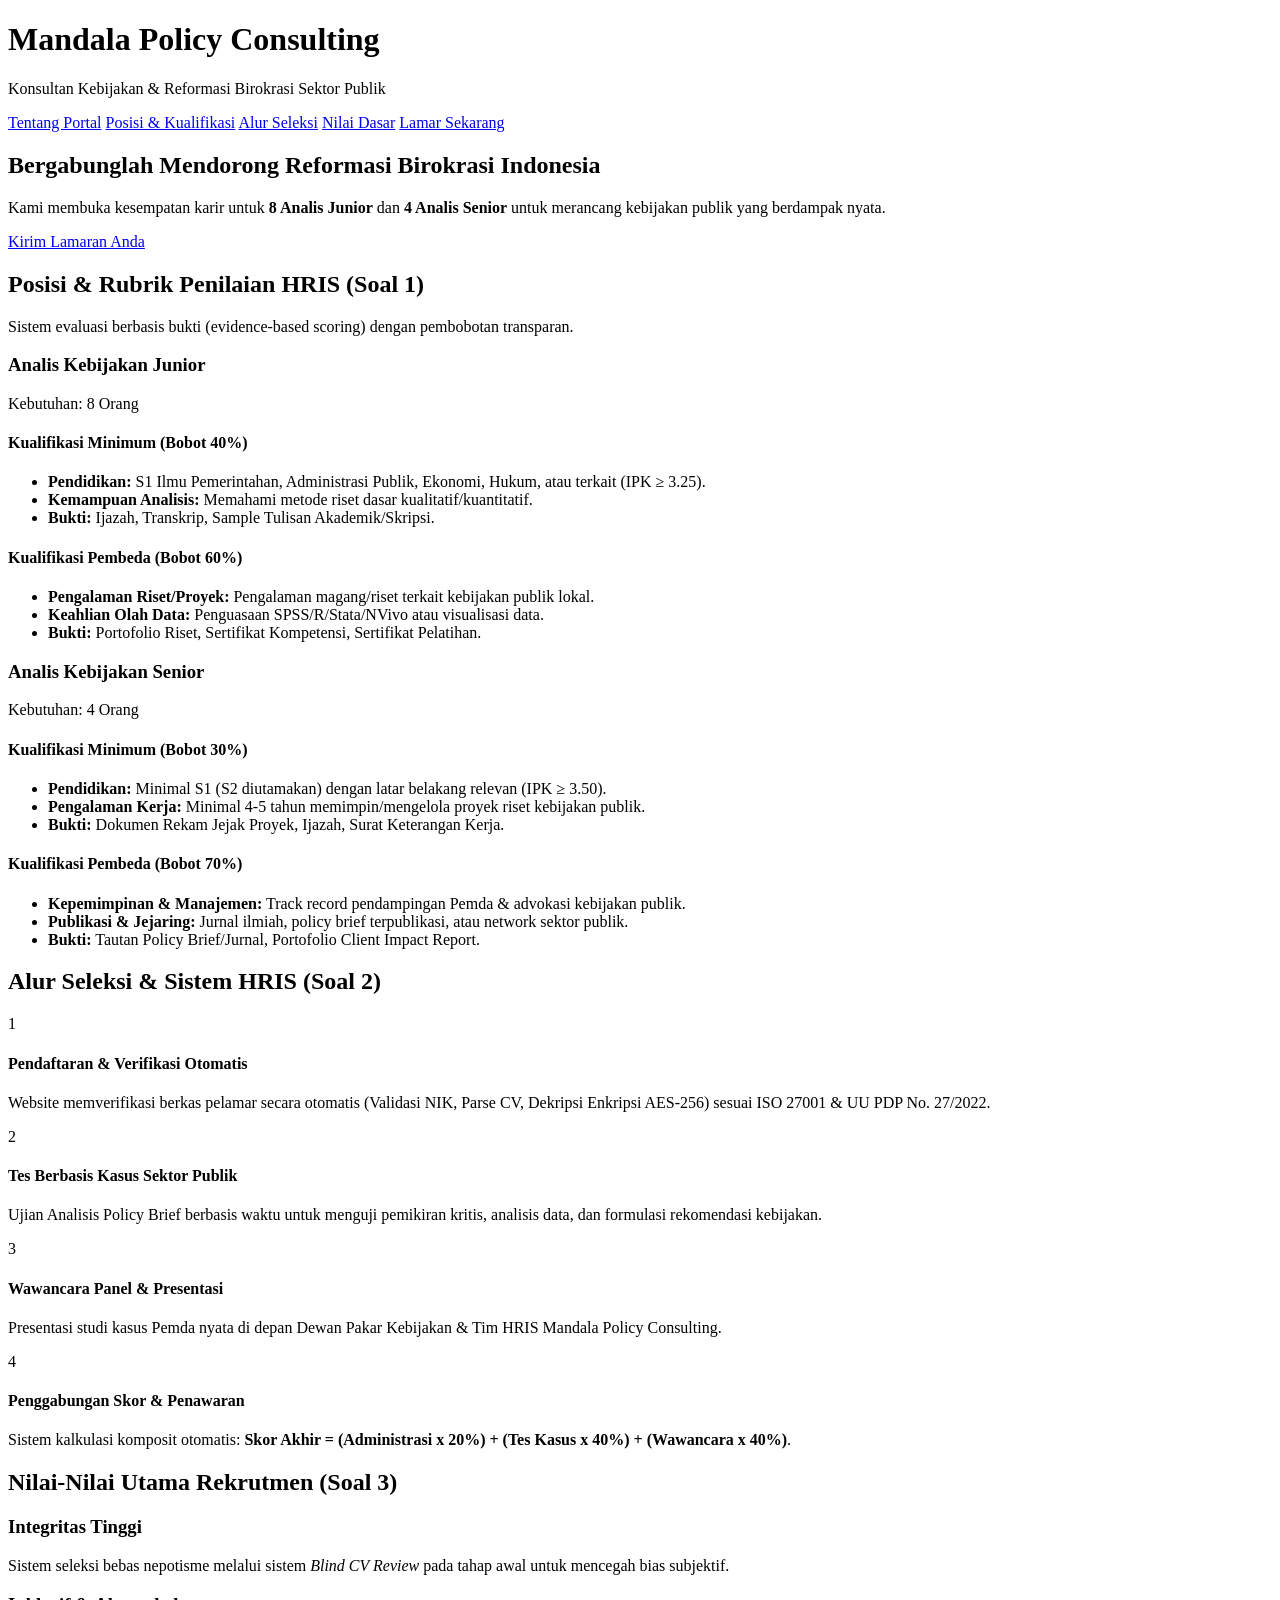
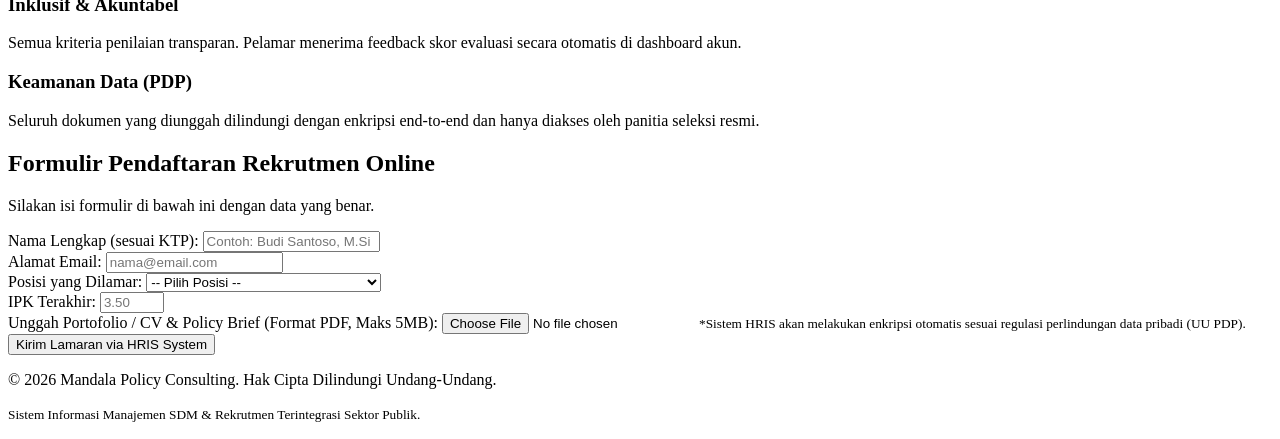
==== index.html @ 1a3d3b53 "Create index.html" ====
<!DOCTYPE html>
<html lang="id">
<head>
    <meta charset="UTF-8">
    <meta name="viewport" content="width=device-width, initial-scale=1.0">
    <title>Portal Rekrutmen Analis - Mandala Policy Consulting</title>
    <link rel="stylesheet" href="styles.css">
</head>
<body>

    <!-- Header & Navigasi -->
    <header class="main-header">
        <div class="container header-container">
            <div class="logo">
                <h1>Mandala <span>Policy Consulting</span></h1>
                <p>Konsultan Kebijakan & Reformasi Birokrasi Sektor Publik</p>
            </div>
            <nav class="navbar">
                <a href="#tentang">Tentang Portal</a>
                <a href="#posisi">Posisi & Kualifikasi</a>
                <a href="#alur">Alur Seleksi</a>
                <a href="#nilai">Nilai Dasar</a>
                <a href="#lamar" class="btn-primary">Lamar Sekarang</a>
            </nav>
        </div>
    </header>

    <!-- Hero Banner -->
    <section class="hero">
        <div class="container hero-content">
            <h2>Bergabunglah Mendorong Reformasi Birokrasi Indonesia</h2>
            <p>Kami membuka kesempatan karir untuk <strong>8 Analis Junior</strong> dan <strong>4 Analis Senior</strong> untuk merancang kebijakan publik yang berdampak nyata.</p>
            <a href="#lamar" class="btn-hero">Kirim Lamaran Anda</a>
        </div>
    </section>

    <!-- Poin 1: Posisi & Kualifikasi HRIS -->
    <section id="posisi" class="section">
        <div class="container">
            <h2 class="section-title">Posisi & Rubrik Penilaian HRIS (Soal 1)</h2>
            <p class="section-subtitle">Sistem evaluasi berbasis bukti (evidence-based scoring) dengan pembobotan transparan.</p>

            <div class="card-grid">
                <!-- Card Analis Junior -->
                <div class="card">
                    <div class="card-header">
                        <h3>Analis Kebijakan Junior</h3>
                        <span class="badge">Kebutuhan: 8 Orang</span>
                    </div>
                    <div class="card-body">
                        <h4>Kualifikasi Minimum (Bobot 40%)</h4>
                        <ul>
                            <li><strong>Pendidikan:</strong> S1 Ilmu Pemerintahan, Administrasi Publik, Ekonomi, Hukum, atau terkait (IPK &ge; 3.25).</li>
                            <li><strong>Kemampuan Analisis:</strong> Memahami metode riset dasar kualitatif/kuantitatif.</li>
                            <li><strong>Bukti:</strong> Ijazah, Transkrip, Sample Tulisan Akademik/Skripsi.</li>
                        </ul>
                        <h4>Kualifikasi Pembeda (Bobot 60%)</h4>
                        <ul>
                            <li><strong>Pengalaman Riset/Proyek:</strong> Pengalaman magang/riset terkait kebijakan publik lokal.</li>
                            <li><strong>Keahlian Olah Data:</strong> Penguasaan SPSS/R/Stata/NVivo atau visualisasi data.</li>
                            <li><strong>Bukti:</strong> Portofolio Riset, Sertifikat Kompetensi, Sertifikat Pelatihan.</li>
                        </ul>
                    </div>
                </div>

                <!-- Card Analis Senior -->
                <div class="card">
                    <div class="card-header">
                        <h3>Analis Kebijakan Senior</h3>
                        <span class="badge badge-senior">Kebutuhan: 4 Orang</span>
                    </div>
                    <div class="card-body">
                        <h4>Kualifikasi Minimum (Bobot 30%)</h4>
                        <ul>
                            <li><strong>Pendidikan:</strong> Minimal S1 (S2 diutamakan) dengan latar belakang relevan (IPK &ge; 3.50).</li>
                            <li><strong>Pengalaman Kerja:</strong> Minimal 4-5 tahun memimpin/mengelola proyek riset kebijakan publik.</li>
                            <li><strong>Bukti:</strong> Dokumen Rekam Jejak Proyek, Ijazah, Surat Keterangan Kerja.</li>
                        </ul>
                        <h4>Kualifikasi Pembeda (Bobot 70%)</h4>
                        <ul>
                            <li><strong>Kepemimpinan & Manajemen:</strong> Track record pendampingan Pemda & advokasi kebijakan publik.</li>
                            <li><strong>Publikasi & Jejaring:</strong> Jurnal ilmiah, policy brief terpublikasi, atau network sektor publik.</li>
                            <li><strong>Bukti:</strong> Tautan Policy Brief/Jurnal, Portofolio Client Impact Report.</li>
                        </ul>
                    </div>
                </div>
            </div>
        </div>
    </section>

    <!-- Poin 2: Alur Seleksi & Proteksi Data -->
    <section id="alur" class="section bg-light">
        <div class="container">
            <h2 class="section-title">Alur Seleksi & Sistem HRIS (Soal 2)</h2>
            <div class="timeline">
                <div class="timeline-step">
                    <div class="step-number">1</div>
                    <h4>Pendaftaran & Verifikasi Otomatis</h4>
                    <p>Website memverifikasi berkas pelamar secara otomatis (Validasi NIK, Parse CV, Dekripsi Enkripsi AES-256) sesuai ISO 27001 & UU PDP No. 27/2022.</p>
                </div>
                <div class="timeline-step">
                    <div class="step-number">2</div>
                    <h4>Tes Berbasis Kasus Sektor Publik</h4>
                    <p>Ujian Analisis Policy Brief berbasis waktu untuk menguji pemikiran kritis, analisis data, dan formulasi rekomendasi kebijakan.</p>
                </div>
                <div class="timeline-step">
                    <div class="step-number">3</div>
                    <h4>Wawancara Panel & Presentasi</h4>
                    <p>Presentasi studi kasus Pemda nyata di depan Dewan Pakar Kebijakan & Tim HRIS Mandala Policy Consulting.</p>
                </div>
                <div class="timeline-step">
                    <div class="step-number">4</div>
                    <h4>Penggabungan Skor & Penawaran</h4>
                    <p>Sistem kalkulasi komposit otomatis: <strong>Skor Akhir = (Administrasi x 20%) + (Tes Kasus x 40%) + (Wawancara x 40%)</strong>.</p>
                </div>
            </div>
        </div>
    </section>

    <!-- Poin 3: Nilai-Nilai Dasar Organisasi -->
    <section id="nilai" class="section">
        <div class="container">
            <h2 class="section-title">Nilai-Nilai Utama Rekrutmen (Soal 3)</h2>
            <div class="values-grid">
                <div class="value-box">
                    <h3>Integritas Tinggi</h3>
                    <p>Sistem seleksi bebas nepotisme melalui sistem <em>Blind CV Review</em> pada tahap awal untuk mencegah bias subjektif.</p>
                </div>
                <div class="value-box">
                    <h3>Inklusif & Akuntabel</h3>
                    <p>Semua kriteria penilaian transparan. Pelamar menerima feedback skor evaluasi secara otomatis di dashboard akun.</p>
                </div>
                <div class="value-box">
                    <h3>Keamanan Data (PDP)</h3>
                    <p>Seluruh dokumen yang diunggah dilindungi dengan enkripsi end-to-end dan hanya diakses oleh panitia seleksi resmi.</p>
                </div>
            </div>
        </div>
    </section>

    <!-- Formulir Pendaftaran / Lamar -->
    <section id="lamar" class="section bg-light">
        <div class="container">
            <h2 class="section-title">Formulir Pendaftaran Rekrutmen Online</h2>
            <p class="section-subtitle">Silakan isi formulir di bawah ini dengan data yang benar.</p>

            <form id="form-rekrutmen" class="form-container">
                <div class="form-group">
                    <label for="nama">Nama Lengkap (sesuai KTP):</label>
                    <input type="text" id="nama" required placeholder="Contoh: Budi Santoso, M.Si">
                </div>

                <div class="form-group">
                    <label for="email">Alamat Email:</label>
                    <input type="email" id="email" required placeholder="nama@email.com">
                </div>

                <div class="form-group">
                    <label for="posisi-pilihan">Posisi yang Dilamar:</label>
                    <select id="posisi-pilihan" required>
                        <option value="">-- Pilih Posisi --</option>
                        <option value="Junior">Analis Kebijakan Junior (8 Formasi)</option>
                        <option value="Senior">Analis Kebijakan Senior (4 Formasi)</option>
                    </select>
                </div>

                <div class="form-group">
                    <label for="ipk">IPK Terakhir:</label>
                    <input type="number" id="ipk" step="0.01" min="0" max="4.00" required placeholder="3.50">
                </div>

                <div class="form-group">
                    <label for="berkas">Unggah Portofolio / CV & Policy Brief (Format PDF, Maks 5MB):</label>
                    <input type="file" id="berkas" accept=".pdf" required>
                    <small class="help-text">*Sistem HRIS akan melakukan enkripsi otomatis sesuai regulasi perlindungan data pribadi (UU PDP).</small>
                </div>

                <button type="submit" class="btn-submit">Kirim Lamaran via HRIS System</button>
            </form>

            <div id="notifikasi" class="notif-box hidden"></div>
        </div>
    </section>

    <!-- Footer -->
    <footer>
        <div class="container text-center">
            <p>&copy; 2026 Mandala Policy Consulting. Hak Cipta Dilindungi Undang-Undang.</p>
            <p><small>Sistem Informasi Manajemen SDM & Rekrutmen Terintegrasi Sektor Publik.</small></p>
        </div>
    </footer>

    <script src="script.js"></script>
</body>
</html>
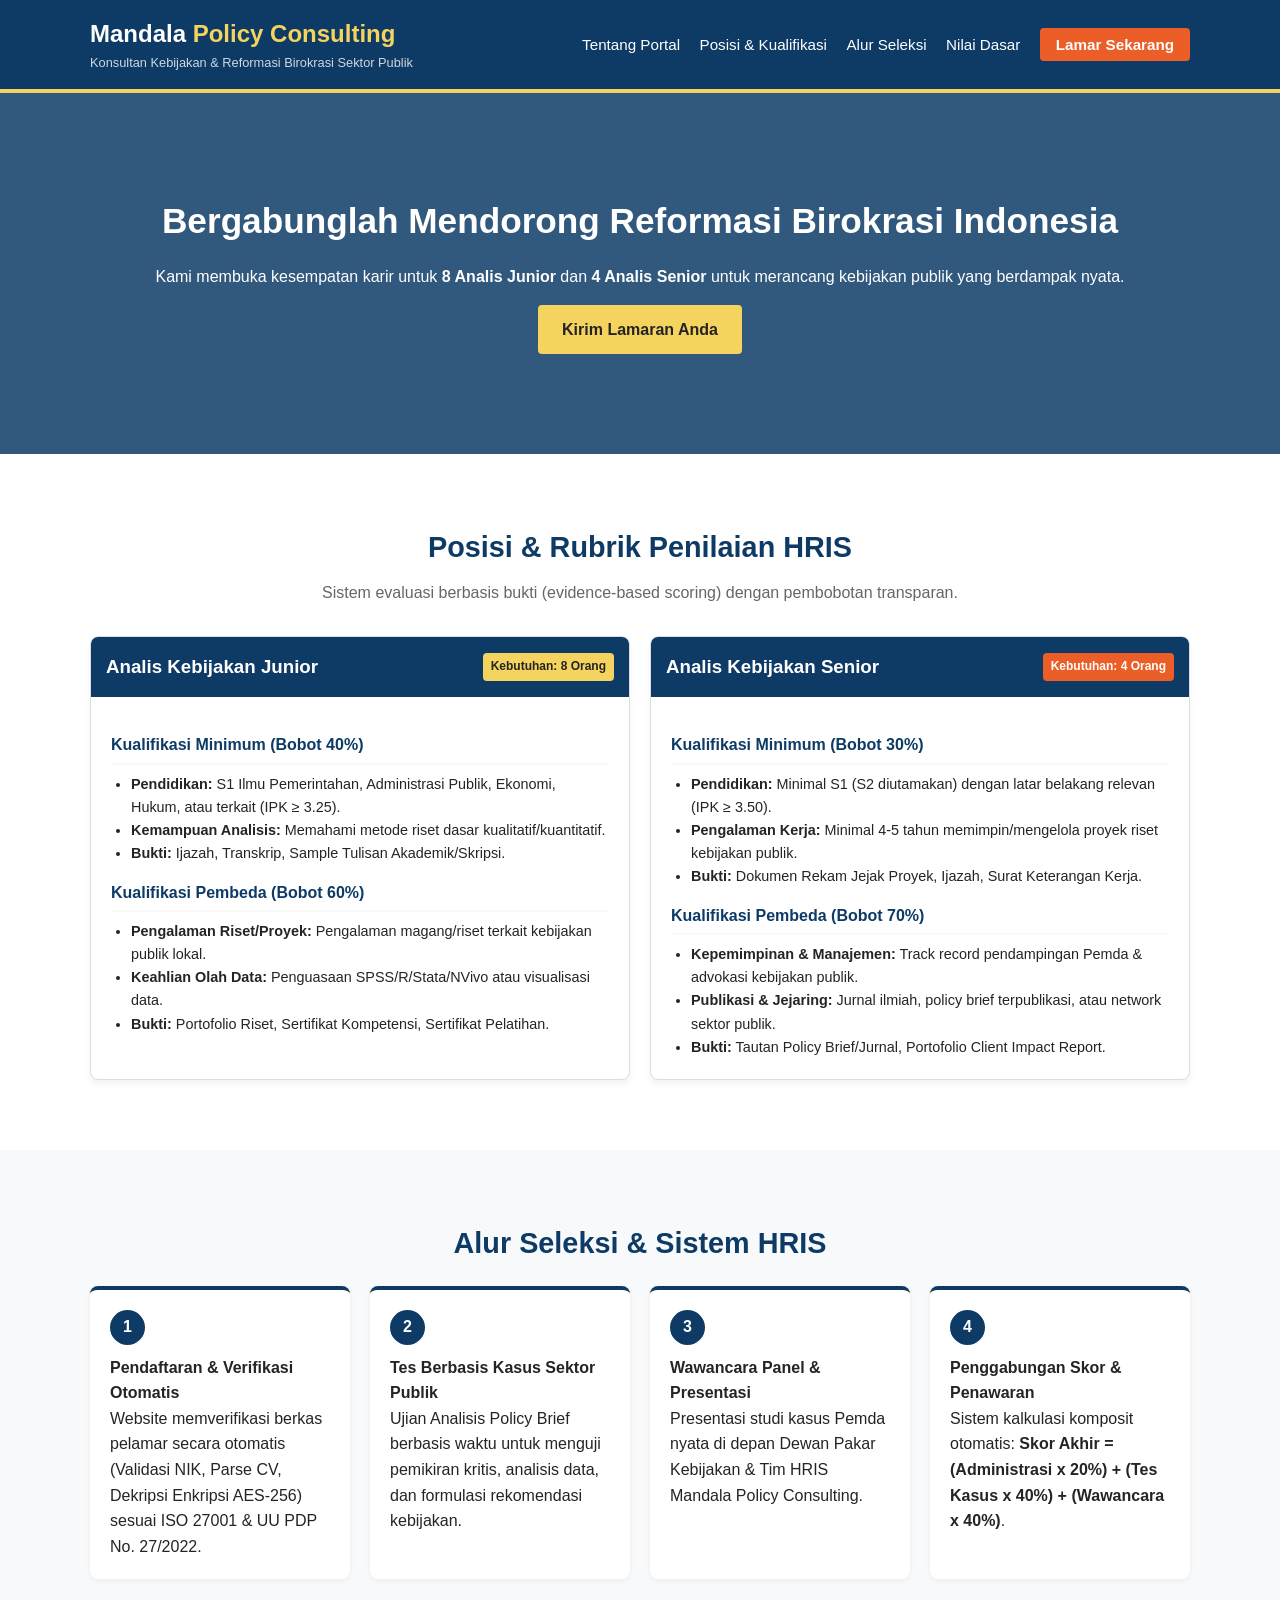
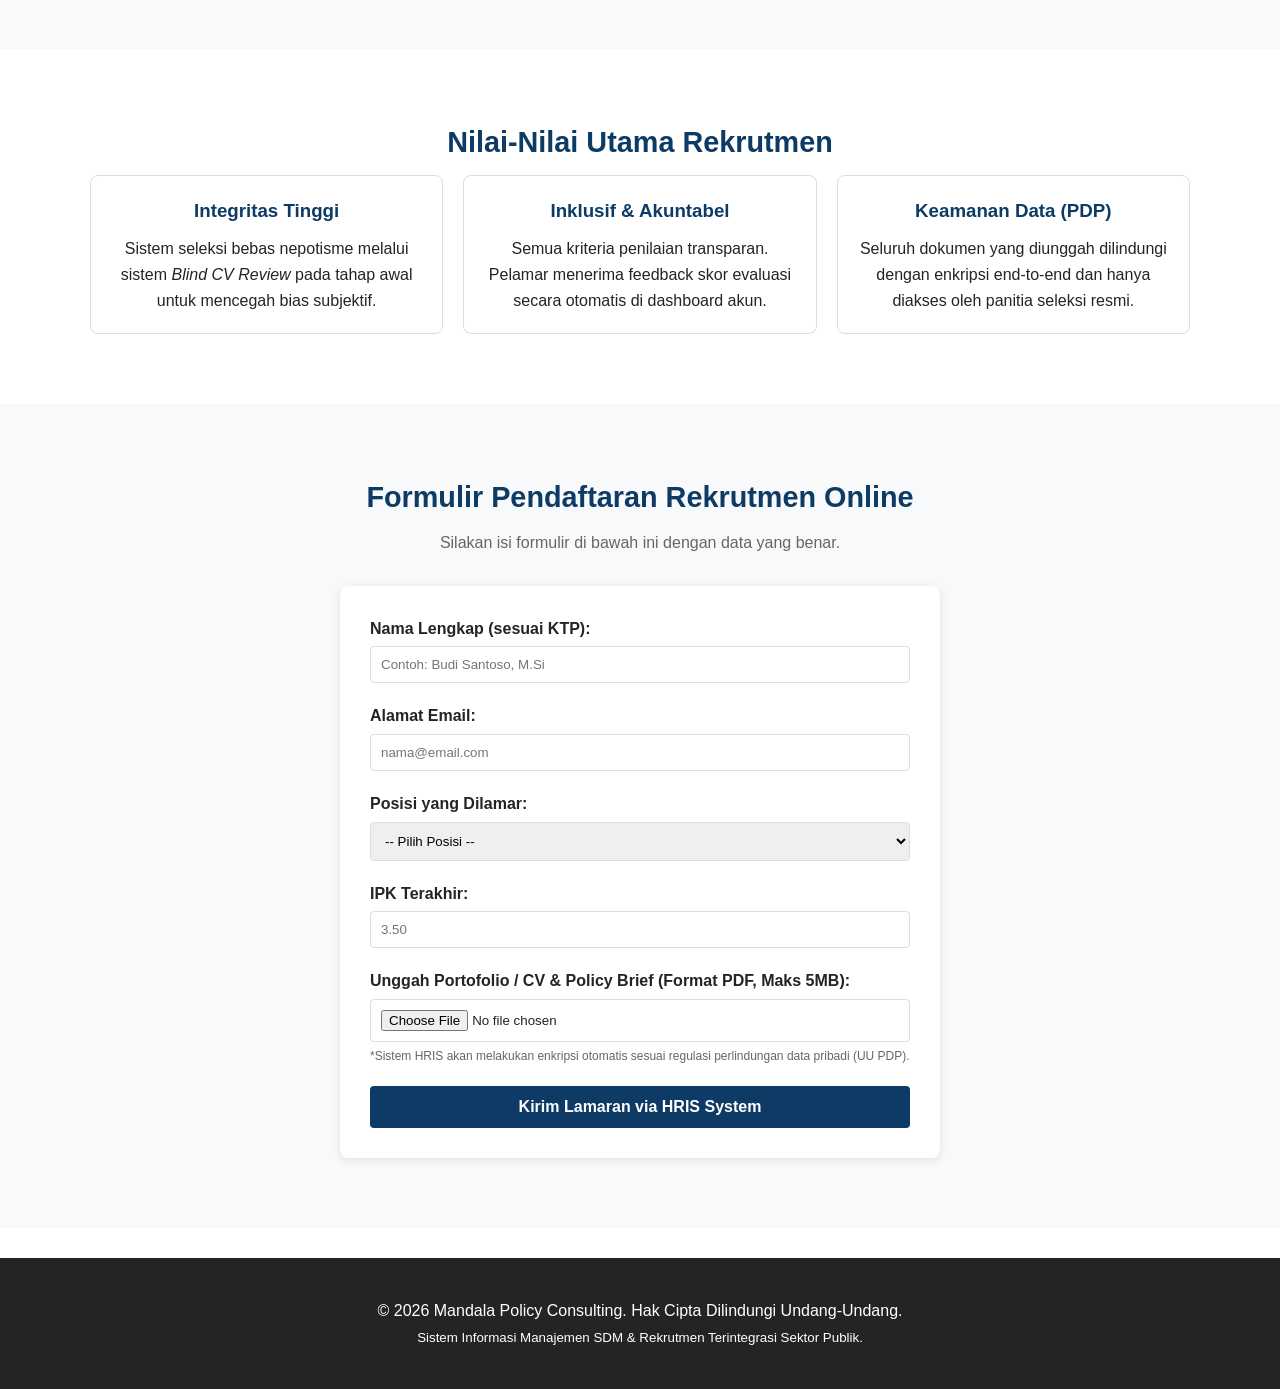
==== commit 17b7827e: "Update index.html" ====
--- a/index.html
+++ b/index.html
@@ -34,10 +34,10 @@
         </div>
     </section>
 
-    <!-- Poin 1: Posisi & Kualifikasi HRIS -->
+    <!-- Posisi & Kualifikasi HRIS -->
     <section id="posisi" class="section">
         <div class="container">
-            <h2 class="section-title">Posisi & Rubrik Penilaian HRIS (Soal 1)</h2>
+            <h2 class="section-title">Posisi & Rubrik Penilaian HRIS</h2>
             <p class="section-subtitle">Sistem evaluasi berbasis bukti (evidence-based scoring) dengan pembobotan transparan.</p>
 
             <div class="card-grid">
@@ -88,10 +88,10 @@
         </div>
     </section>
 
-    <!-- Poin 2: Alur Seleksi & Proteksi Data -->
+    <!-- Alur Seleksi & Proteksi Data -->
     <section id="alur" class="section bg-light">
         <div class="container">
-            <h2 class="section-title">Alur Seleksi & Sistem HRIS (Soal 2)</h2>
+            <h2 class="section-title">Alur Seleksi & Sistem HRIS</h2>
             <div class="timeline">
                 <div class="timeline-step">
                     <div class="step-number">1</div>
@@ -117,10 +117,10 @@
         </div>
     </section>
 
-    <!-- Poin 3: Nilai-Nilai Dasar Organisasi -->
+    <!-- Nilai-Nilai Dasar Organisasi -->
     <section id="nilai" class="section">
         <div class="container">
-            <h2 class="section-title">Nilai-Nilai Utama Rekrutmen (Soal 3)</h2>
+            <h2 class="section-title">Nilai-Nilai Utama Rekrutmen</h2>
             <div class="values-grid">
                 <div class="value-box">
                     <h3>Integritas Tinggi</h3>
--- a/styles.css
+++ b/styles.css
@@ -0,0 +1,317 @@
+/* Reset CSS & Variabel Warna */
+:root {
+    --primary-color: #0d3b66;
+    --secondary-color: #f4d35e;
+    --accent-color: #eb5e28;
+    --dark-color: #252422;
+    --light-color: #f8f9fa;
+    --border-color: #dddddd;
+}
+
+* {
+    box-sizing: border-box;
+    margin: 0;
+    padding: 0;
+    font-family: 'Segoe UI', Tahoma, Geneva, Verdana, sans-serif;
+}
+
+body {
+    color: var(--dark-color);
+    line-height: 1.6;
+    background-color: #ffffff;
+}
+
+.container {
+    width: 90%;
+    max-width: 1100px;
+    margin: 0 auto;
+    padding: 20px 0;
+}
+
+.bg-light {
+    background-color: var(--light-color);
+}
+
+/* Header & Navigasi */
+.main-header {
+    background-color: var(--primary-color);
+    color: white;
+    border-bottom: 4px solid var(--secondary-color);
+    position: sticky;
+    top: 0;
+    z-index: 1000;
+}
+
+.header-container {
+    display: flex;
+    justify-content: space-between;
+    align-items: center;
+    padding: 15px 0;
+}
+
+.logo h1 {
+    font-size: 1.5rem;
+    font-weight: 700;
+}
+
+.logo span {
+    color: var(--secondary-color);
+}
+
+.logo p {
+    font-size: 0.8rem;
+    opacity: 0.8;
+}
+
+.navbar a {
+    color: white;
+    text-decoration: none;
+    margin-left: 15px;
+    font-size: 0.95rem;
+    transition: 0.3s;
+}
+
+.navbar a:hover {
+    color: var(--secondary-color);
+}
+
+/* Button UI */
+.btn-primary {
+    background-color: var(--accent-color);
+    padding: 8px 16px;
+    border-radius: 4px;
+    font-weight: bold;
+}
+
+.btn-hero {
+    display: inline-block;
+    background-color: var(--secondary-color);
+    color: var(--dark-color);
+    padding: 12px 24px;
+    font-weight: bold;
+    text-decoration: none;
+    border-radius: 4px;
+    margin-top: 15px;
+}
+
+.btn-submit {
+    background-color: var(--primary-color);
+    color: white;
+    padding: 12px 20px;
+    border: none;
+    border-radius: 4px;
+    cursor: pointer;
+    font-size: 1rem;
+    font-weight: bold;
+    width: 100%;
+}
+
+.btn-submit:hover {
+    background-color: #082642;
+}
+
+/* Hero Section */
+.hero {
+    background: linear-gradient(rgba(13, 59, 102, 0.85), rgba(13, 59, 102, 0.85)), url('https://images.unsplash.com/photo-1522071820081-009f0129c71c?auto=format&fit=crop&w=1200&q=80');
+    background-size: cover;
+    background-position: center;
+    color: white;
+    text-align: center;
+    padding: 80px 0;
+}
+
+.hero h2 {
+    font-size: 2.2rem;
+    margin-bottom: 15px;
+}
+
+/* Card Section */
+.section {
+    padding: 50px 0;
+}
+
+.section-title {
+    text-align: center;
+    font-size: 1.8rem;
+    color: var(--primary-color);
+    margin-bottom: 10px;
+}
+
+.section-subtitle {
+    text-align: center;
+    margin-bottom: 30px;
+    color: #666;
+}
+
+.card-grid {
+    display: grid;
+    grid-template-columns: repeat(auto-fit, minmax(300px, 1fr));
+    gap: 20px;
+}
+
+.card {
+    border: 1px solid var(--border-color);
+    border-radius: 8px;
+    background-color: white;
+    box-shadow: 0 4px 6px rgba(0,0,0,0.05);
+    overflow: hidden;
+}
+
+.card-header {
+    background-color: var(--primary-color);
+    color: white;
+    padding: 15px;
+    display: flex;
+    justify-content: space-between;
+    align-items: center;
+}
+
+.badge {
+    background-color: var(--secondary-color);
+    color: var(--dark-color);
+    padding: 4px 8px;
+    font-size: 0.75rem;
+    border-radius: 4px;
+    font-weight: bold;
+}
+
+.badge-senior {
+    background-color: var(--accent-color);
+    color: white;
+}
+
+.card-body {
+    padding: 20px;
+}
+
+.card-body h4 {
+    margin-top: 15px;
+    color: var(--primary-color);
+    border-bottom: 2px solid var(--light-color);
+    padding-bottom: 5px;
+}
+
+.card-body ul {
+    margin-left: 20px;
+    margin-top: 8px;
+    font-size: 0.9rem;
+}
+
+/* Timeline / Alur Seleksi */
+.timeline {
+    display: grid;
+    grid-template-columns: repeat(auto-fit, minmax(220px, 1fr));
+    gap: 20px;
+    margin-top: 20px;
+}
+
+.timeline-step {
+    background-color: white;
+    padding: 20px;
+    border-radius: 8px;
+    border-top: 4px solid var(--primary-color);
+    box-shadow: 0 2px 5px rgba(0,0,0,0.05);
+}
+
+.step-number {
+    width: 35px;
+    height: 35px;
+    background-color: var(--primary-color);
+    color: white;
+    border-radius: 50%;
+    display: flex;
+    align-items: center;
+    justify-content: center;
+    font-weight: bold;
+    margin-bottom: 10px;
+}
+
+/* Values Grid */
+.values-grid {
+    display: grid;
+    grid-template-columns: repeat(auto-fit, minmax(250px, 1fr));
+    gap: 20px;
+}
+
+.value-box {
+    border: 1px solid var(--border-color);
+    padding: 20px;
+    border-radius: 8px;
+    text-align: center;
+}
+
+.value-box h3 {
+    color: var(--primary-color);
+    margin-bottom: 10px;
+}
+
+/* Form Styles */
+.form-container {
+    max-width: 600px;
+    margin: 0 auto;
+    background-color: white;
+    padding: 30px;
+    border-radius: 8px;
+    box-shadow: 0 2px 8px rgba(0,0,0,0.1);
+}
+
+.form-group {
+    margin-bottom: 20px;
+}
+
+.form-group label {
+    display: block;
+    margin-bottom: 5px;
+    font-weight: bold;
+}
+
+.form-group input, .form-group select {
+    width: 100%;
+    padding: 10px;
+    border: 1px solid var(--border-color);
+    border-radius: 4px;
+}
+
+.help-text {
+    font-size: 0.75rem;
+    color: #666;
+    display: block;
+    margin-top: 5px;
+}
+
+/* Notification Box */
+.notif-box {
+    max-width: 600px;
+    margin: 20px auto 0;
+    padding: 15px;
+    border-radius: 4px;
+    text-align: center;
+    font-weight: bold;
+}
+
+.notif-success {
+    background-color: #d4edda;
+    color: #155724;
+    border: 1px solid #c3e6cb;
+}
+
+.notif-error {
+    background-color: #f8d7da;
+    color: #721c24;
+    border: 1px solid #f5c6cb;
+}
+
+.hidden {
+    display: none;
+}
+
+footer {
+    background-color: var(--dark-color);
+    color: white;
+    padding: 20px 0;
+    margin-top: 30px;
+}
+
+.text-center {
+    text-align: center;
+}
